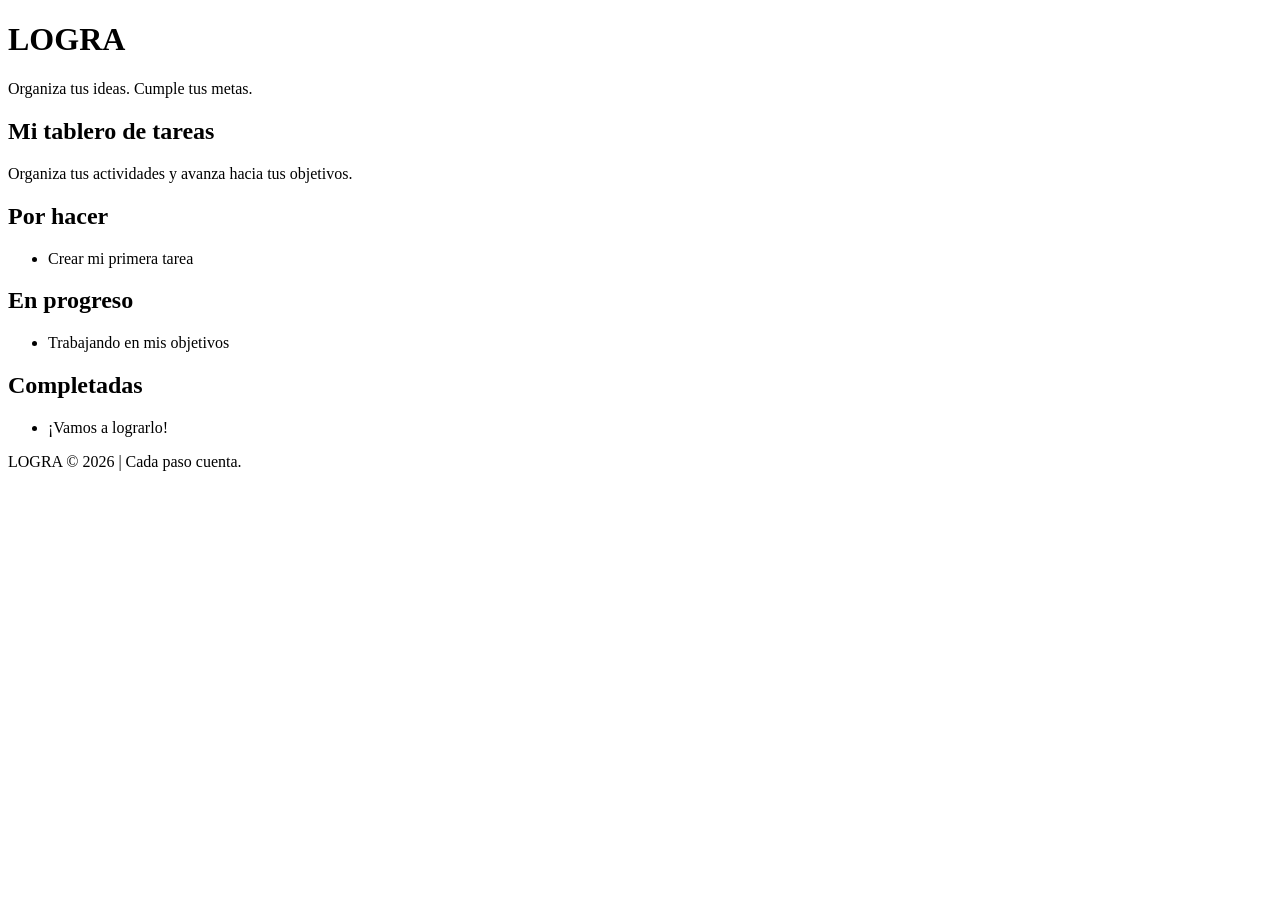
==== index.html @ cf419983 "Agrega estructura inicial de LOGRA" ====
<!DOCTYPE html>
<html lang="es">
<head>
    <meta charset="UTF-8">
    <meta name="viewport" content="width=device-width, initial-scale=1.0">
    <title>LOGRA | Gestor de tareas</title>
</head>
<body>

    <header>
        <h1>LOGRA</h1>
        <p>Organiza tus ideas. Cumple tus metas.</p>
    </header>

    <main>
        <section>
            <h2>Mi tablero de tareas</h2>
            <p>Organiza tus actividades y avanza hacia tus objetivos.</p>
               
            </form>
        </section>

        <section>
            <h2>Por hacer</h2>
            <ul>
                <li>Crear mi primera tarea</li>
            </ul>
        </section>

        <section>
            <h2>En progreso</h2>
            <ul>
                <li>Trabajando en mis objetivos</li>
            </ul>
        </section>

        <section>
            <h2>Completadas</h2>
            <ul>
                <li>¡Vamos a lograrlo!</li>
            </ul>
        </section>
    </main>

    <footer>
        <p>LOGRA © 2026 | Cada paso cuenta.</p>
    </footer>

</body>
</html>
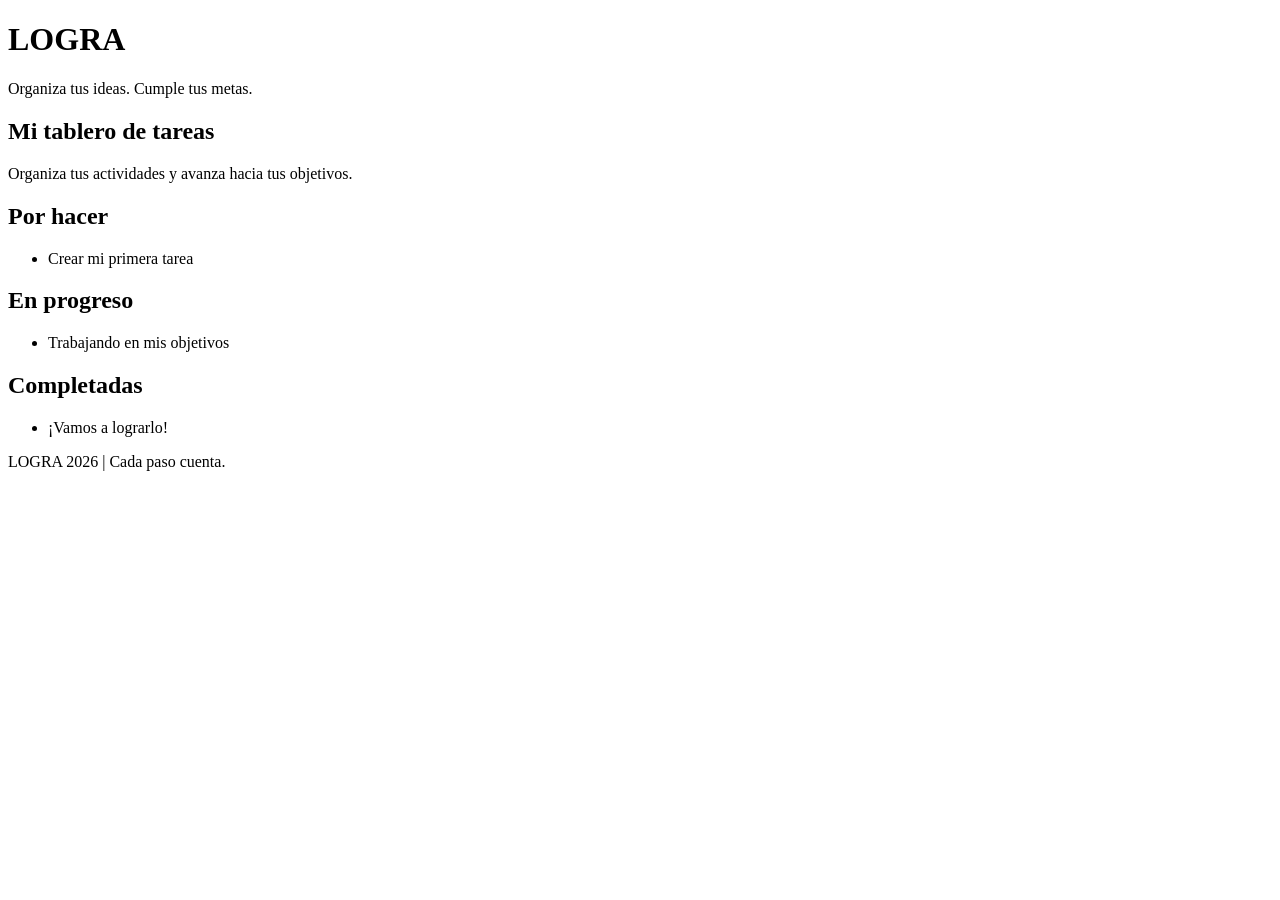
==== commit 28ea2710: "Update index.html" ====
--- a/index.html
+++ b/index.html
@@ -43,8 +43,8 @@
     </main>
 
     <footer>
-        <p>LOGRA © 2026 | Cada paso cuenta.</p>
+        <p>LOGRA 2026 | Cada paso cuenta.</p>
     </footer>
 
 </body>
-</html>+</html>
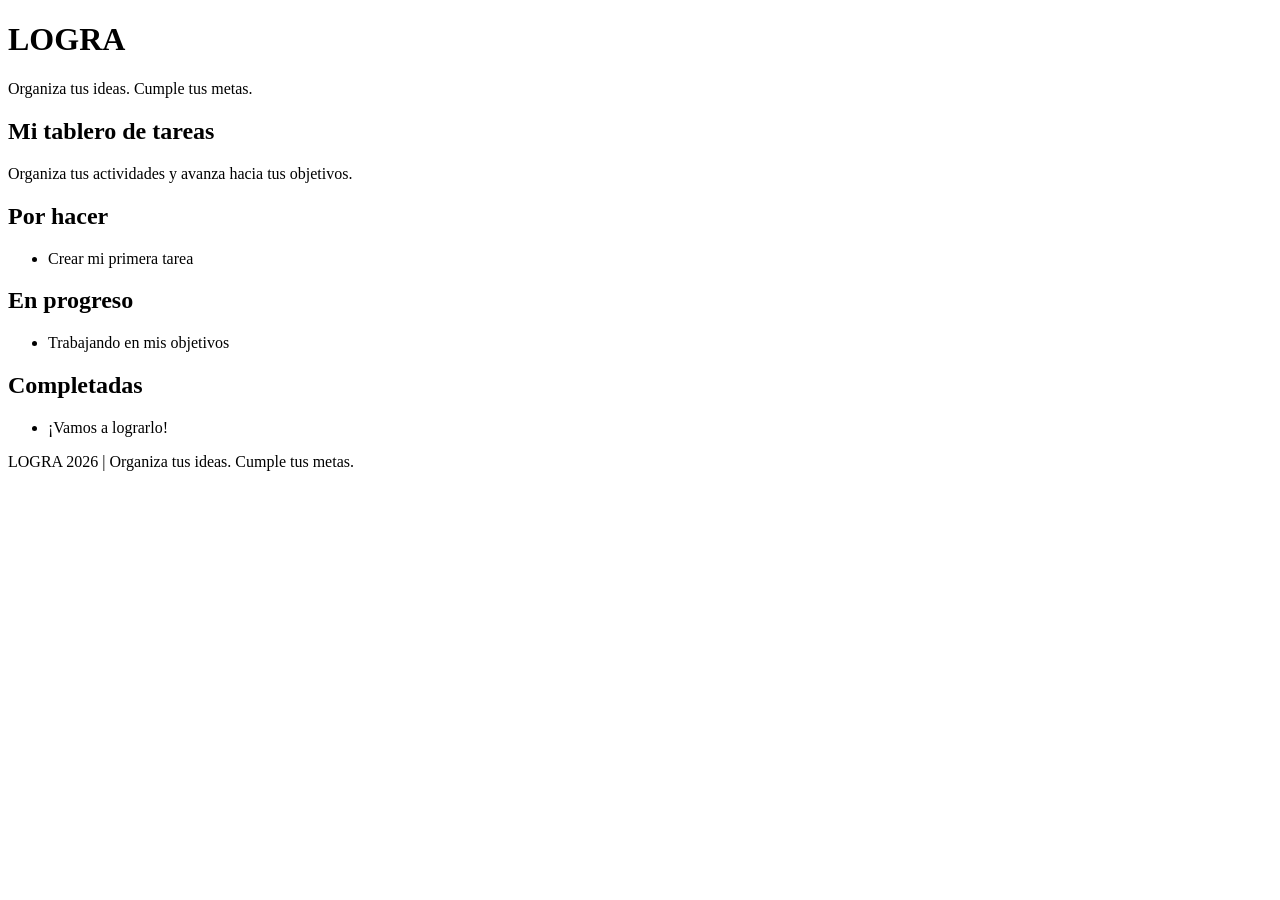
==== commit 1e7bf86a: "subir actualizacion index" ====
--- a/index.html
+++ b/index.html
@@ -43,8 +43,8 @@
     </main>
 
     <footer>
-        <p>LOGRA 2026 | Cada paso cuenta.</p>
+        <p>LOGRA 2026 | Organiza tus ideas. Cumple tus metas.</p>
     </footer>
 
 </body>
-</html>
+</html>
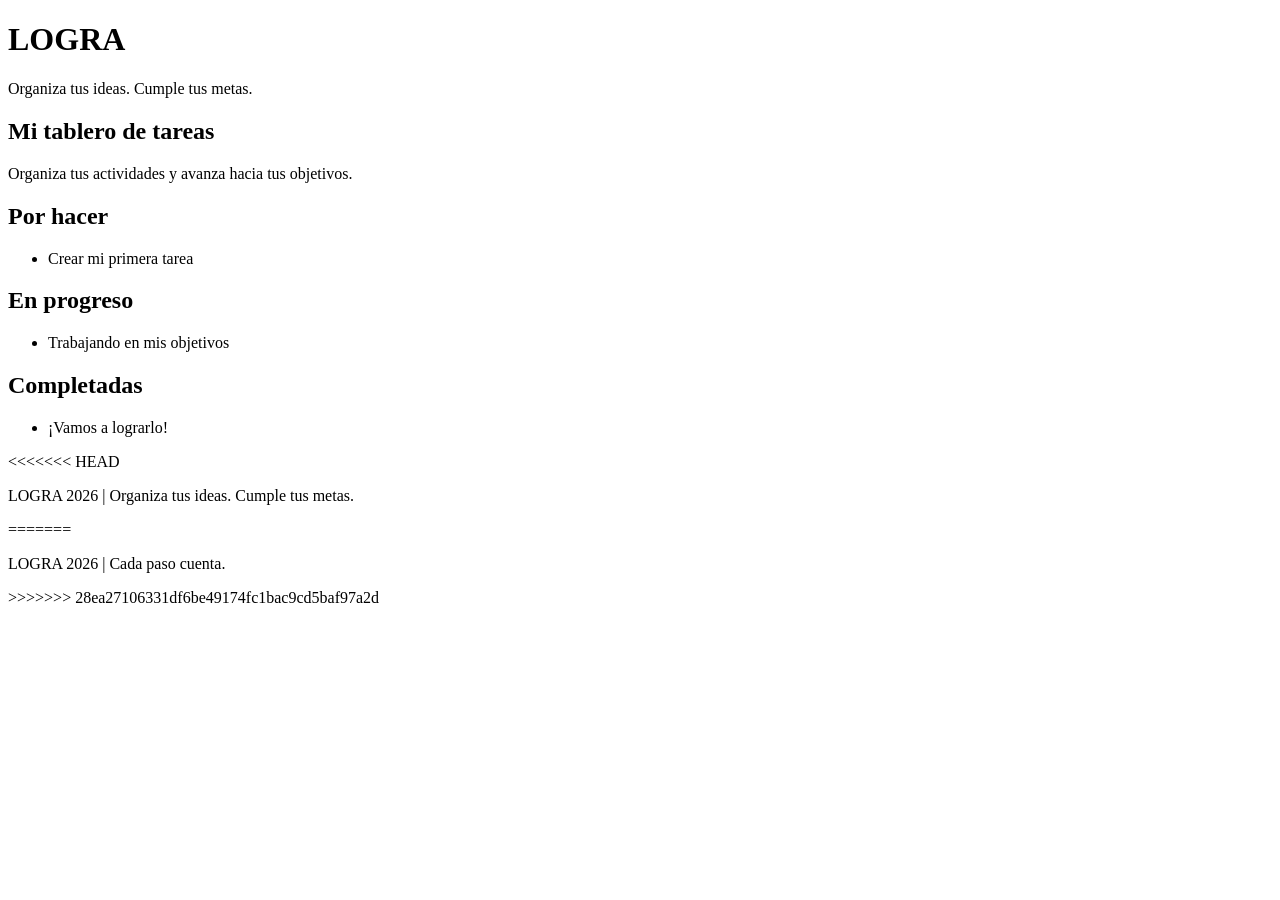
==== commit fb7ba560: "Resuelve conflicto y sincroniza LOGRA" ====
--- a/index.html
+++ b/index.html
@@ -43,8 +43,12 @@
     </main>
 
     <footer>
+<<<<<<< HEAD
         <p>LOGRA 2026 | Organiza tus ideas. Cumple tus metas.</p>
+=======
+        <p>LOGRA 2026 | Cada paso cuenta.</p>
+>>>>>>> 28ea27106331df6be49174fc1bac9cd5baf97a2d
     </footer>
 
 </body>
-</html>+</html>
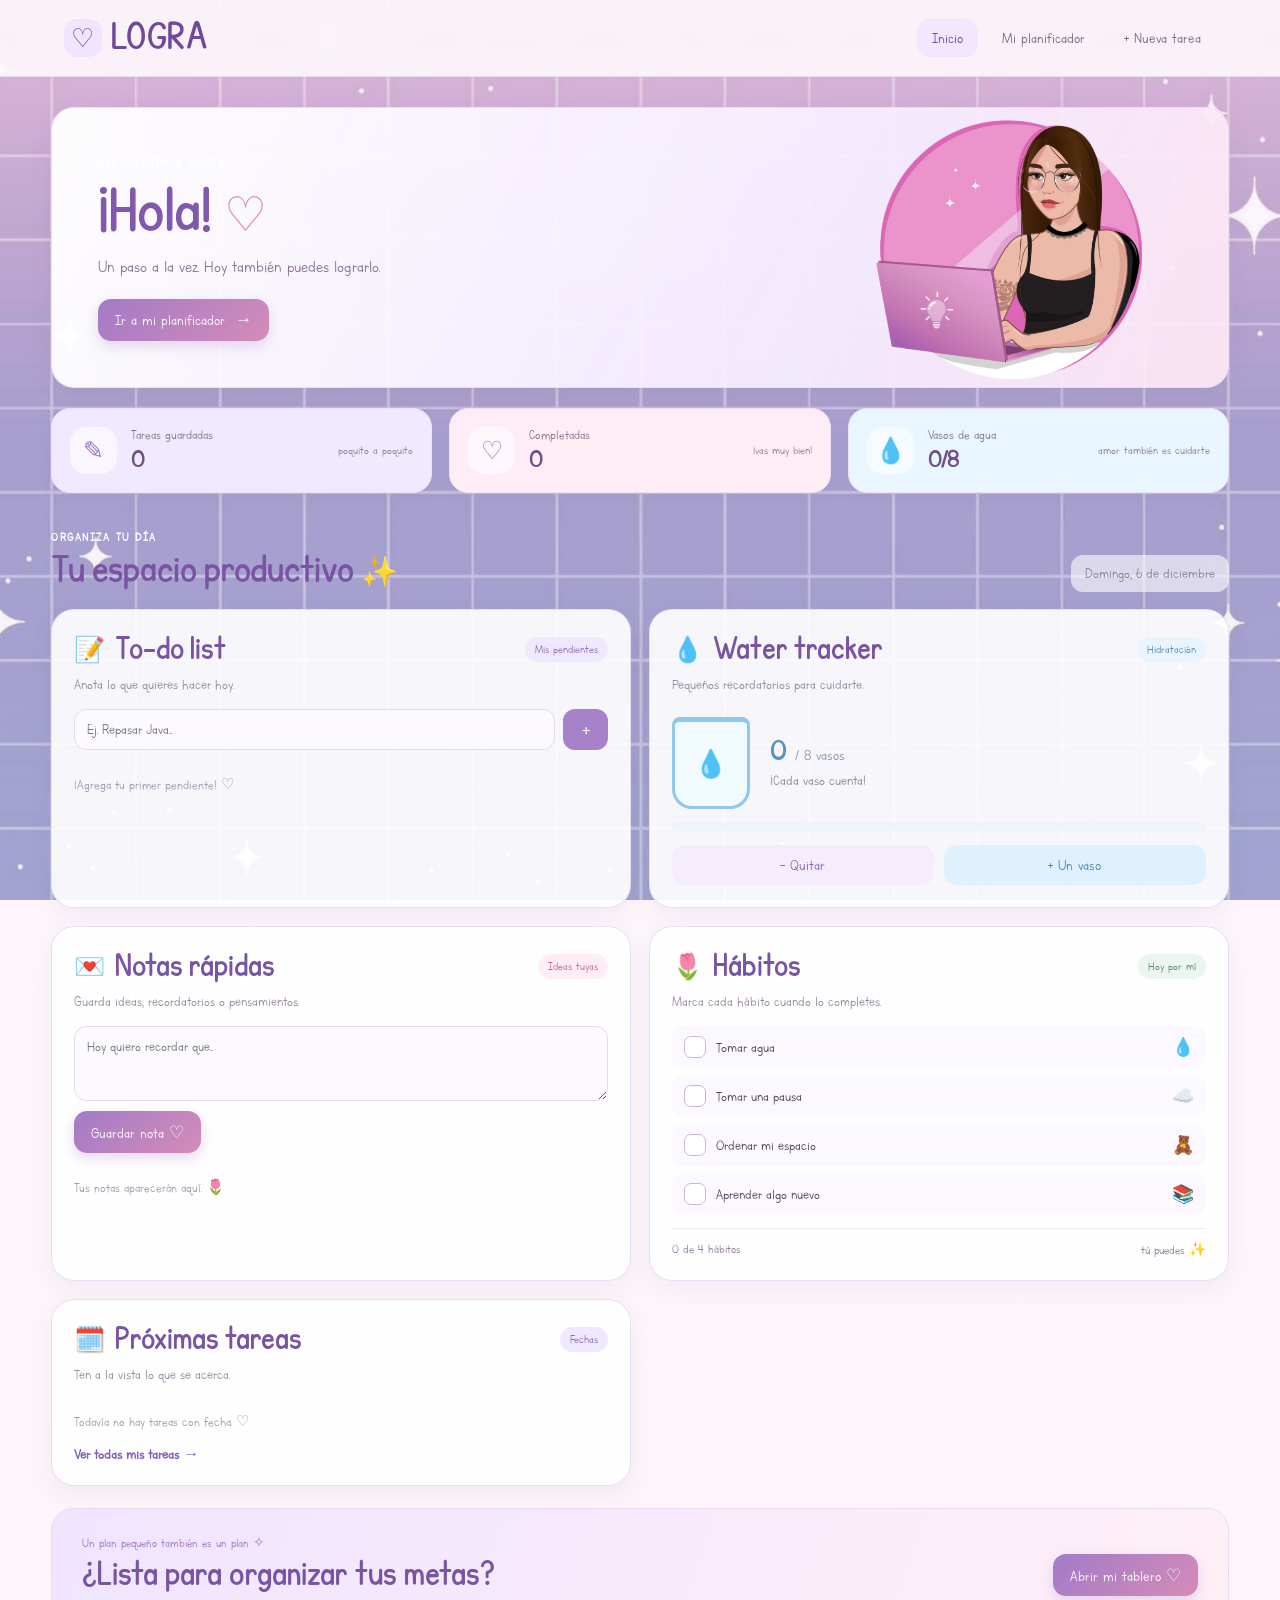
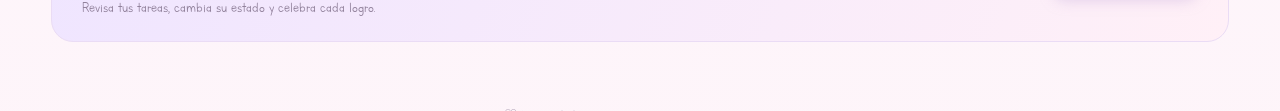
==== commit 3e49b4bb: "Agrega pagina de entrada para GitHub Pages" ====
--- a/index.html
+++ b/index.html
@@ -1,54 +1,14 @@
+
 <!DOCTYPE html>
 <html lang="es">
 <head>
     <meta charset="UTF-8">
     <meta name="viewport" content="width=device-width, initial-scale=1.0">
-    <title>LOGRA | Gestor de tareas</title>
+    <meta http-equiv="refresh" content="0; url=pages/index.html">
+    <title>LOGRA</title>
 </head>
 <body>
-
-    <header>
-        <h1>LOGRA</h1>
-        <p>Organiza tus ideas. Cumple tus metas.</p>
-    </header>
-
-    <main>
-        <section>
-            <h2>Mi tablero de tareas</h2>
-            <p>Organiza tus actividades y avanza hacia tus objetivos.</p>
-               
-            </form>
-        </section>
-
-        <section>
-            <h2>Por hacer</h2>
-            <ul>
-                <li>Crear mi primera tarea</li>
-            </ul>
-        </section>
-
-        <section>
-            <h2>En progreso</h2>
-            <ul>
-                <li>Trabajando en mis objetivos</li>
-            </ul>
-        </section>
-
-        <section>
-            <h2>Completadas</h2>
-            <ul>
-                <li>¡Vamos a lograrlo!</li>
-            </ul>
-        </section>
-    </main>
-
-    <footer>
-<<<<<<< HEAD
-        <p>LOGRA 2026 | Organiza tus ideas. Cumple tus metas.</p>
-=======
-        <p>LOGRA 2026 | Cada paso cuenta.</p>
->>>>>>> 28ea27106331df6be49174fc1bac9cd5baf97a2d
-    </footer>
-
+    <p>Abriendo LOGRA...</p>
+    <a href="pages/index.html">Entrar a LOGRA</a>
 </body>
 </html>
